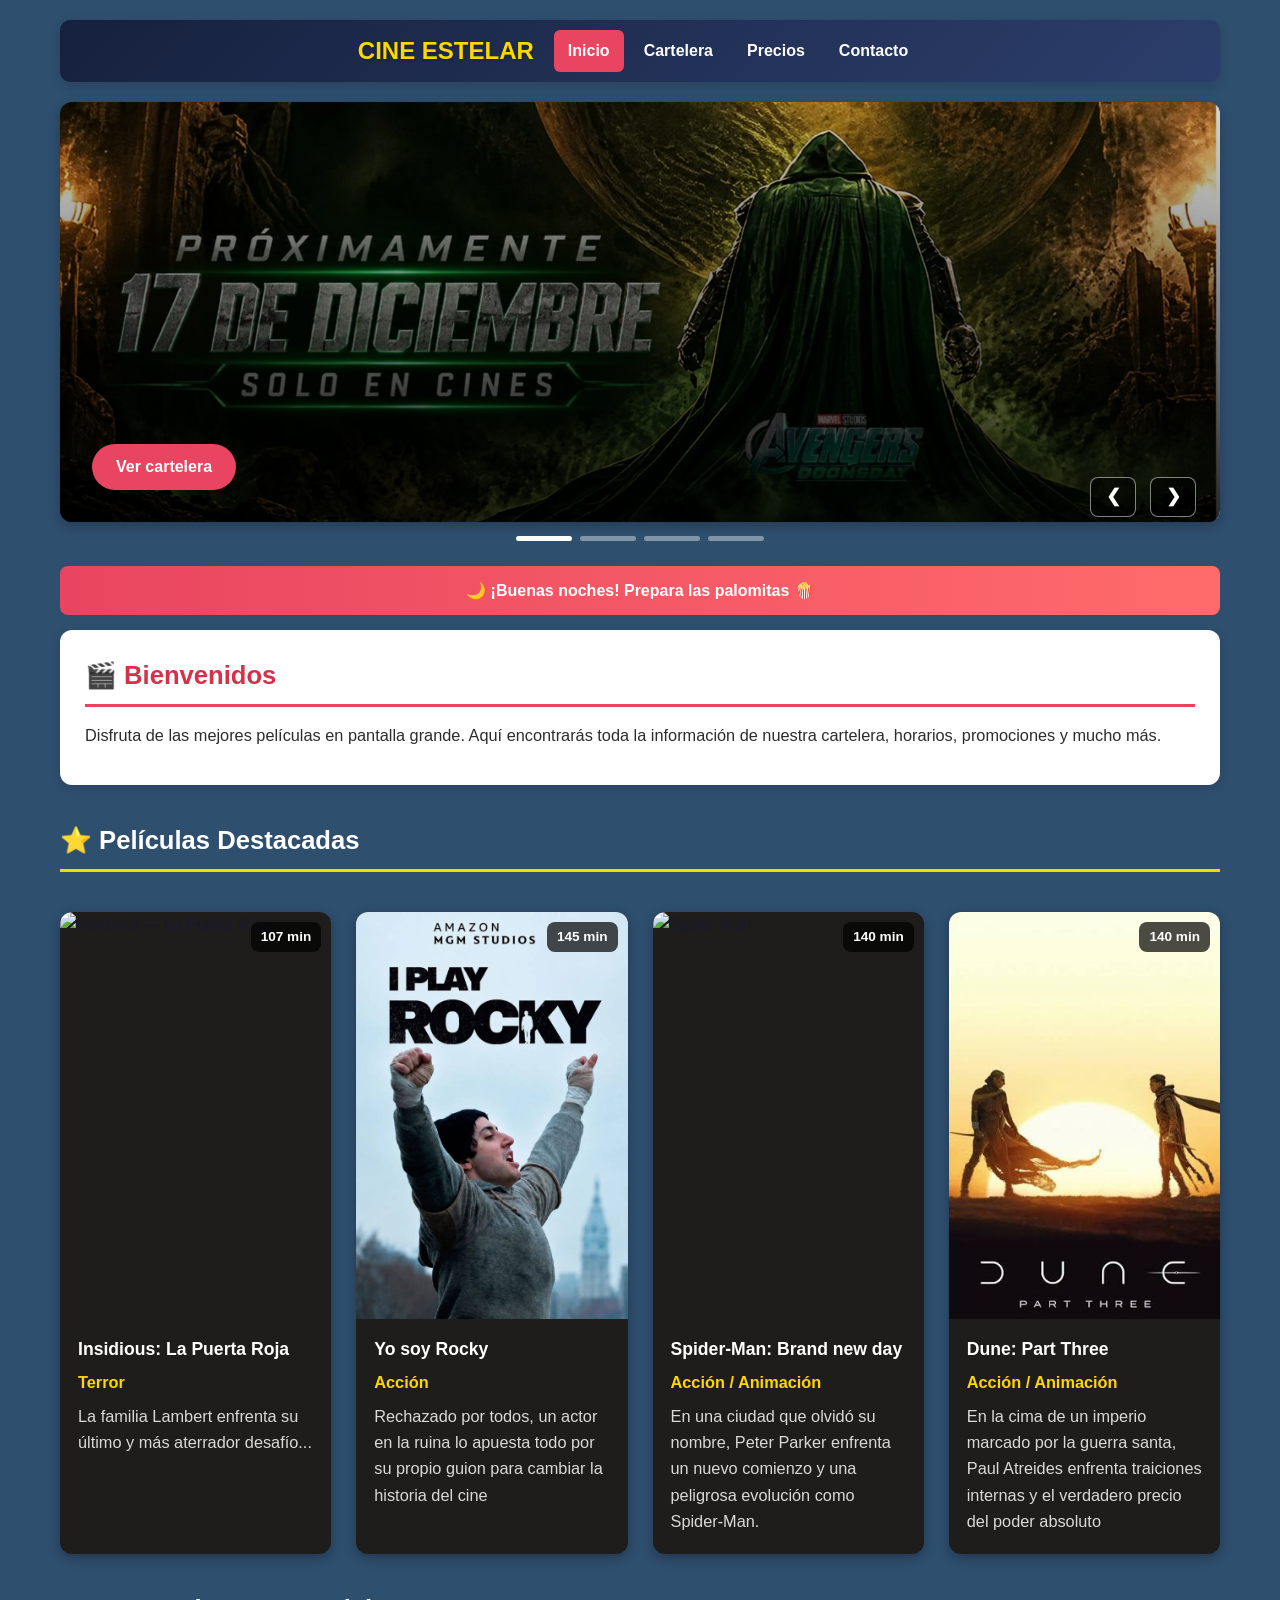
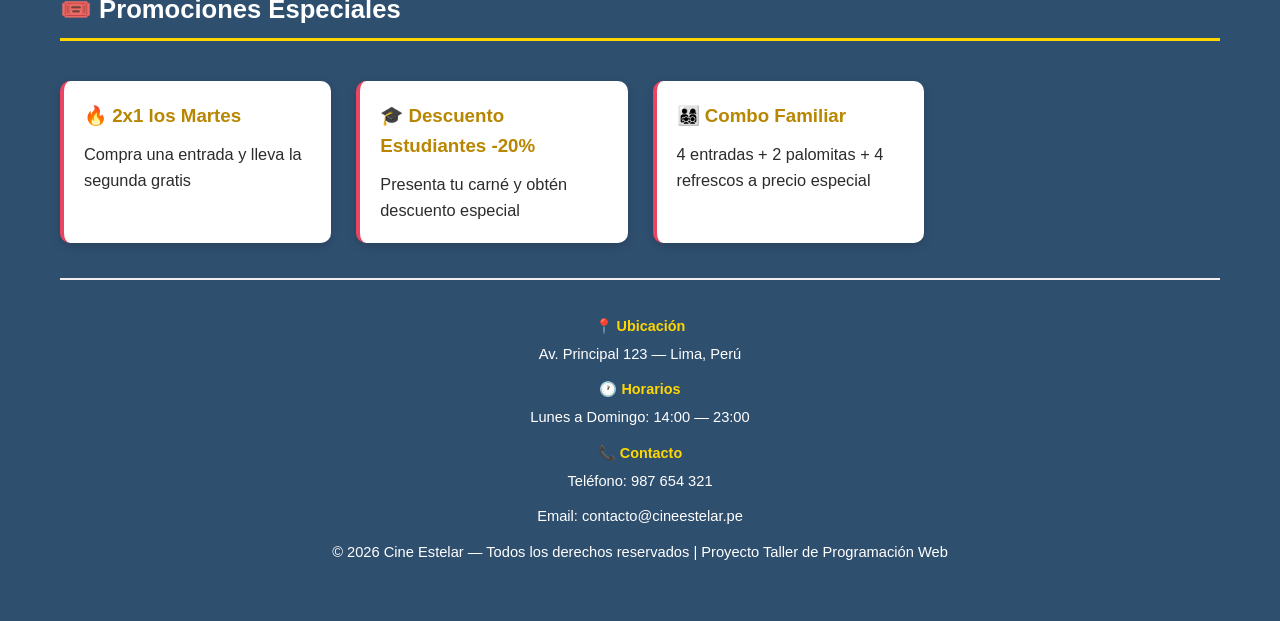
==== index.html @ 674f0af6 "Modificaciones de Cine Estelar" ====
<!DOCTYPE html>
<html lang="es">

<head>
    <meta charset="UTF-8">
    <meta name="viewport" content="width=device-width, initial-scale=1.0">
    <title>Inicio — Cine Estelar</title>
    <link rel="stylesheet" href="estilos.css">
</head>

<body>
    <header>
        <h1> CINE ESTELAR </h1>
        <p>Tu mejor opción de entretenimiento — Donde el cine cobra vida</p>
        <nav>
            <a href="index.html">Inicio</a>
            <a href="cartelera.html">Cartelera</a>
            <a href="precios.html">Precios</a>
            <a href="contacto.html">Contacto</a>
        </nav>
    </header>

    <!-- ===== CARRUSEL DE BANNERS (NUEVO) ===== -->
    <section class="carrusel" aria-label="Banners destacados">
        <div class="ventana">
            <div class="pista">
                <div class="slide slide-1">
                    <div>
                        <h2></h2>
                        <p></p>
                        <a href="cartelera.html">Ver cartelera</a>
                    </div>
                </div>
                <div class="slide slide-2">
                    <div>
                        <h2>Toy Story 5</h2>
                        <p>Woody, Buzz y la pandilla regresan con una nueva aventura.</p>
                        <a href="cartelera.html">Ver horarios</a>
                    </div>
                </div>
                <div class="slide slide-3">
                    <div>
                        <h2>Spider-Man: Brand new day</h2>
                        <p>Peter Parker enfrenta
                            un nuevo comienzo...
                        </p>
                        <a href="cartelera.html">Ver horarios</a>
                    </div>
                </div>
                <div class="slide slide-4">
                    <div>
                        <h2>Promociones especiales</h2>
                        <p>2x1 los martes, descuento para estudiantes y combo familiar.</p>
                        <a href="precios.html">Ver precios</a>
                    </div>
                </div>
            </div>
        </div>

        <button type="button" class="flecha prev" aria-label="Banner anterior">&#10094;</button>
        <button type="button" class="flecha next" aria-label="Banner siguiente">&#10095;</button>

        <div class="indicadores"></div>
    </section>
    <!-- ===== FIN DEL CARRUSEL ===== -->

    <main class="inicio">
        <section class="bienvenida">
            <h2>🎬 Bienvenidos</h2>
            <p>Disfruta de las mejores películas en pantalla grande. Aquí encontrarás toda la información de nuestra
                cartelera, horarios, promociones y mucho más.</p>
        </section>

        <section class="destacadas">
            <h2>⭐ Películas Destacadas</h2>

            <article class="pelicula-destacada" data-genero="terror">
                <div class="poster">
                    <img src="cine/insidious.jpg" alt="Insidious — La Puerta Roja" loading="lazy">
                    <span class="duracion">107 min</span>
                </div>
                <div class="info">
                    <h3>Insidious: La Puerta Roja</h3>
                    <p class="genero">Terror</p>
                    <p>La familia Lambert enfrenta su último y más aterrador desafío...</p>
                </div>
            </article>

            <article class="pelicula-destacada" data-genero="animacion">
                <div class="poster">
                    <img src="cine/rocky.jpg" alt="Rocky" loading="lazy">
                    <span class="duracion">145 min</span>
                </div>
                <div class="info">
                    <h3>Yo soy Rocky</h3>
                    <p class="genero">Acción</p>
                    <p>Rechazado por todos, un actor en la ruina lo apuesta
                        todo por su propio guion para cambiar la historia del cine
                    </p>
                </div>
            </article>

            <article class="pelicula-destacada" data-genero="accion">
                <div class="poster">
                    <img src="cine/spiderman.jpg" alt="Spider-Man" loading="lazy">
                    <span class="duracion">140 min</span>
                </div>
                <div class="info">
                    <h3>Spider-Man: Brand new day</h3>
                    <p class="genero">Acción / Animación</p>
                    <p>En una ciudad que olvidó su nombre, Peter Parker enfrenta
                        un nuevo comienzo y una peligrosa
                        evolución como Spider-Man.
                    </p>
            </article>

            <article class="pelicula-destacada" data-genero="accion">
                <div class="poster">
                    <img src="cine/dune.jpg" alt="Dune" loading="lazy">
                    <span class="duracion">140 min</span>
                </div>
                <div class="info">
                    <h3>Dune: Part Three </h3>
                    <p class="genero">Acción / Animación</p>
                    <p>En la cima de un imperio marcado por la guerra santa,
                        Paul Atreides enfrenta traiciones internas y
                        el verdadero precio del poder absoluto
                    </p>
                </div>
            </article>
        </section>

        <section class="promociones">
            <h2>🎟️ Promociones Especiales</h2>
            <div class="tarjeta-promocion">
                <h3>🔥 2x1 los Martes</h3>
                <p>Compra una entrada y lleva la segunda gratis</p>
            </div>
            <div class="tarjeta-promocion">
                <h3>🎓 Descuento Estudiantes -20%</h3>
                <p>Presenta tu carné y obtén descuento especial</p>
            </div>
            <div class="tarjeta-promocion">
                <h3>👨‍👩‍👧‍👦 Combo Familiar</h3>
                <p>4 entradas + 2 palomitas + 4 refrescos a precio especial</p>
            </div>
        </section>
    </main>

    <footer>
        <div class="contenido-pie">
            <div>
                <h4>📍 Ubicación</h4>
                <p>Av. Principal 123 — Lima, Perú</p>
            </div>
            <div>
                <h4>🕐 Horarios</h4>
                <p>Lunes a Domingo: 14:00 — 23:00</p>
            </div>
            <div>
                <h4>📞 Contacto</h4>
                <p>Teléfono: 987 654 321</p>
                <p>Email: contacto@cineestelar.pe</p>
            </div>
        </div>
        <p class="derechos">&copy; 2026 Cine Estelar — Todos los derechos reservados | Proyecto Taller de Programación
            Web</p>
    </footer>

    <script src="script.js"></script>
</body>

</html>
---- estilos.css ----
/* ===== ESTILOS GENERALES CORREGIDOS ===== */
* {
    margin: 0;
    padding: 0;
    box-sizing: border-box;
}

body {
    font-family: Arial, sans-serif;
    background-color: #2f4f6f;
    /* Fondo claro en lugar de oscuro */
    color: #1a1a2e;
    /* Letra azul oscura — MUY legible */
    line-height: 1.6;
    max-width: 1200px;
    margin: 0 auto;
    padding: 20px;
}

hr {
    border: 1px solid #e94560;
    margin: 20px 0;
}

a {
    color: #d6304a;
    text-decoration: none;
}

a:hover {
    color: #b8243d;
    text-decoration: underline;
}

/* ===== NAVEGACIÓN Y ENCABEZADO ===== */
header {
    text-align: center;
    padding: 25px;
    background: linear-gradient(135deg, #16213e, #2c3e6b);
    border-radius: 10px;
    margin-bottom: 25px;
    box-shadow: 0 4px 12px rgba(0, 0, 0, 0.15);
}

header h1 {
    color: #ffd700;
    font-size: 2.2em;
    margin-bottom: 10px;
    text-shadow: 1px 1px 3px rgba(0, 0, 0, 0.3);
}

header p {
    color: #f0f0f0;
    margin-bottom: 15px;
}

nav {
    margin-top: 10px;
    display: flex;
    flex-wrap: wrap;
    justify-content: center;
    gap: 10px;
}

nav a {
    margin: 0;
    font-weight: bold;
    padding: 10px 18px;
    border-radius: 6px;
    transition: all 0.3s ease;
    color: #ffffff;
}

nav a:hover,
nav a.activo {
    background-color: #e94560;
    color: #ffffff;
    text-decoration: none;
}

/* ===== CONTENIDO PRINCIPAL ===== */
main {
    background-color: #ffffff;
    /* Fondo blanco — máxima claridad */
    padding: 30px;
    border-radius: 12px;
    box-shadow: 0 3px 10px rgba(0, 0, 0, 0.08);
}

section {
    margin-bottom: 35px;
}

h2 {
    color: #d6304a;
    margin-bottom: 15px;
    border-bottom: 3px solid #e94560;
    padding-bottom: 8px;
    font-size: 1.6em;
}

h3 {
    color: #b88600;
    margin: 18px 0 10px;
}

h4 {
    color: #555555;
    margin: 10px 0 5px;
}

p {
    margin-bottom: 12px;
    color: #2c2c2c;
    /* Texto gris oscuro — fácil de leer */
    font-size: 1.02em;
}

ul {
    margin-left: 25px;
    margin-bottom: 15px;
    color: #2c2c2c;
}

/* ===== TARJETAS DE PELÍCULAS ===== */
article {
    background-color: #f8f9fa;
    /* Fondo gris muy claro */
    padding: 20px;
    margin-bottom: 15px;
    border-radius: 10px;
    transition: transform 0.2s, box-shadow 0.2s;
    border-left: 4px solid #e94560;
}

article:hover {
    transform: scale(1.02);
    box-shadow: 0 5px 15px rgba(0, 0, 0, 0.1);
}

article h3 {
    color: #b88600;
}

article p {
    color: #444444;
}

img {
    display: block;
    width: 100%;
    max-width: 220px;
    height: auto;
    border-radius: 6px;
    margin: 12px 0;
    box-shadow: 0 4px 10px rgba(0, 0, 0, 0.15);
}

/* ===== TABLAS ===== */
table {
    width: 100%;
    border-collapse: collapse;
    margin: 15px 0;
    background-color: #ffffff;
    border-radius: 8px;
    overflow: hidden;
    box-shadow: 0 2px 8px rgba(0, 0, 0, 0.08);
}

th,
td {
    padding: 14px;
    text-align: left;
    border-bottom: 1px solid #e0e0e0;
}

th {
    background-color: #e94560;
    color: #ffffff;
    font-weight: bold;
}

tr:nth-child(even) {
    background-color: #f8f9fa;
}

tr:hover {
    background-color: #fef2f4;
}

/* ===== FORMULARIO ===== */
fieldset {
    border: 2px solid #e94560;
    border-radius: 10px;
    padding: 25px;
    margin-bottom: 20px;
    background-color: #fef9f9;
}

legend {
    color: #d6304a;
    font-weight: bold;
    padding: 0 10px;
    font-size: 1.15em;
}

label {
    display: block;
    margin: 12px 0 5px;
    color: #333333;
    font-weight: 600;
}

input,
textarea {
    width: 100%;
    padding: 12px;
    border: 1px solid #ccc;
    border-radius: 6px;
    background-color: #ffffff;
    color: #1a1a2e;
    font-size: 1em;
    transition: border 0.3s;
}

input:focus,
textarea:focus {
    border-color: #e94560;
    outline: none;
}

button {
    padding: 12px 28px;
    margin: 10px 10px 10px 0;
    border: none;
    border-radius: 6px;
    font-size: 1em;
    font-weight: bold;
    cursor: pointer;
    transition: background 0.3s, transform 0.2s;
}

button:hover {
    transform: translateY(-2px);
}

button[type="submit"] {
    background-color: #28a745;
    color: #ffffff;
}

button[type="submit"]:hover {
    background-color: #218838;
}

button[type="reset"] {
    background-color: #dc3545;
    color: #ffffff;
}

button[type="reset"]:hover {
    background-color: #c82333;
}

/* ===== PIE DE PÁGINA ===== */
footer {
    text-align: center;
    padding: 25px;
    color: #ffffff;
    font-size: 0.9em;
    margin-top: 25px;
    border-top: 2px solid #f1edee;
}

/* ===== REJILLA Y RESPONSIVO ===== */
section:has(> article) {
    display: grid;
    grid-template-columns: repeat(auto-fit, minmax(260px, 1fr));
    gap: 25px;
}

section:has(> article)>h2,
section:has(> article)>p {
    grid-column: 1 / -1;
}

section:has(> article)>article {
    margin-bottom: 0;
}

.tabla-responsive {
    overflow-x: auto;
}

a:focus-visible,
button:focus-visible,
input:focus-visible,
textarea:focus-visible {
    outline: 3px solid #ffd700;
    outline-offset: 2px;
}

/* TABLETAS */
@media (max-width: 768px) {
    body {
        padding: 12px;
    }

    main {
        padding: 20px;
    }

    header h1 {
        font-size: 1.8em;
    }

    nav a {
        padding: 8px 14px;
    }
}

/* CELULARES */
@media (max-width: 480px) {
    body {
        padding: 8px;
    }

    main {
        padding: 15px;
    }

    header {
        padding: 18px;
    }

    header h1 {
        font-size: 1.5em;
    }

    nav {
        flex-direction: column;
        align-items: stretch;
        text-align: center;
    }

    th,
    td {
        padding: 10px;
        font-size: 0.9em;
    }

    button {
        width: 100%;
        margin: 8px 0;
    }

    article:hover {
        transform: none;
    }
}

.carrusel {
    position: relative;
    margin: 0 0 25px;
}

/* Ventana: muestra una sola diapositiva a la vez */
.carrusel .ventana {
    overflow: hidden;
    border-radius: 12px;
    box-shadow: 0 4px 12px rgba(0, 0, 0, 0.25);
}

/* Pista: todas las diapositivas en fila; JS la mueve con translateX */
.carrusel .pista {
    display: flex;
    transition: transform 0.6s ease;
}

.carrusel .slide {
    min-width: 100%;
    height: 420px;
    display: flex;
    align-items: flex-end;
    padding: 32px;
    background-size: cover;
    background-position: center;
}

/* Imagenes de fondo con capa oscura para que el texto blanco se lea bien */
.carrusel .slide-1 {
    background-image: linear-gradient(to top, rgba(0, 0, 0, 0.85), rgba(0, 0, 0, 0.15)), url("cine/banner1.jpg");
}

.carrusel .slide-2 {
    background-image: linear-gradient(to top, rgba(0, 0, 0, 0.85), rgba(0, 0, 0, 0.15)), url("cine/toy store.jpg");
}

.carrusel .slide-3 {
    background-image: linear-gradient(to top, rgba(0, 0, 0, 0.85), rgba(0, 0, 0, 0.15)), url("cine/banner2.jpg");
}

.carrusel .slide-4 {
    background-image: linear-gradient(to top, rgba(0, 0, 0, 0.85), rgba(0, 0, 0, 0.15)), url("cine/banner3.png");
}

.carrusel .slide h2 {
    color: #ffffff;
    border-bottom: 0;
    padding-bottom: 0;
    margin-bottom: 8px;
    font-size: 2em;
}

.carrusel .slide p {
    color: #f0f0f0;
    max-width: 560px;
    margin-bottom: 16px;
}

.carrusel .slide a {
    display: inline-block;
    background-color: #e94560;
    color: #ffffff;
    font-weight: bold;
    padding: 10px 24px;
    border-radius: 30px;
}

.carrusel .slide a:hover {
    background-color: #ff6b6b;
    color: #ffffff;
    text-decoration: none;
}

/* Flechas (se anulan los estilos globales de button) */
.carrusel .flecha {
    position: absolute;
    bottom: 24px;
    width: 46px;
    height: 40px;
    padding: 0;
    margin: 0;
    border: 1px solid rgba(255, 255, 255, 0.5);
    border-radius: 8px;
    background-color: rgba(0, 0, 0, 0.55);
    color: #ffffff;
    font-size: 1.1em;
}

.carrusel .flecha:hover {
    background-color: rgba(255, 255, 255, 0.25);
    transform: none;
}

.carrusel .flecha.prev {
    right: 84px;
}

.carrusel .flecha.next {
    right: 24px;
}

/* Indicadores (las rayitas de abajo) */
.carrusel .indicadores {
    display: flex;
    justify-content: center;
    gap: 8px;
    margin-top: 14px;
}

.carrusel .indicadores button {
    width: 56px;
    height: 5px;
    padding: 0;
    margin: 0;
    border-radius: 3px;
    background-color: rgba(255, 255, 255, 0.4);
}

.carrusel .indicadores button:hover {
    transform: none;
    background-color: rgba(255, 255, 255, 0.7);
}

.carrusel .indicadores button.activo {
    background-color: #ffffff;
}

@media (max-width: 768px) {
    .carrusel .slide {
        height: 340px;
        padding: 24px;
    }

    .carrusel .slide h2 {
        font-size: 1.6em;
    }
}

@media (max-width: 480px) {
    .carrusel .slide {
        height: 280px;
        padding: 16px;
    }

    .carrusel .slide h2 {
        font-size: 1.3em;
    }

    .carrusel .slide p {
        font-size: 0.9em;
    }

    .carrusel .flecha {
        bottom: 16px;
        width: 38px;
        height: 34px;
    }

    .carrusel .flecha.prev {
        right: 70px;
    }

    .carrusel .flecha.next {
        right: 16px;
    }

    .carrusel .indicadores button {
        width: 30px;
    }
}

@media (prefers-reduced-motion: reduce) {
    .carrusel .pista {
        transition: none;
    }
}

header {
    position: sticky;
    /* se queda pegado arriba al hacer scroll */
    top: 0;
    z-index: 1000;
    /* siempre por encima del carrusel y el contenido */
    display: flex;
    /* titulo al centro*/
    justify-content: center;
    align-items: center;
    flex-wrap: wrap;
    gap: 8px 20px;
    padding: 10px 20px;
    margin-bottom: 20px;
    text-align: left;
}

header h1 {
    font-size: 1.5em;
    margin: 0;
}

header p {
    display: none;
    /* se oculta el subtitulo para que ocupe menos */
}

nav {
    margin-top: 0;
    gap: 6px;
}

nav a {
    padding: 8px 14px;
}

/* Celulares: titulo arriba, menu en una sola fila debajo */
@media (max-width: 480px) {
    header {
        padding: 8px 10px;
        justify-content: center;
    }

    header h1 {
        font-size: 1.2em;
    }

    nav {
        flex-direction: row;
        align-items: center;
        justify-content: center;
        gap: 4px;
    }

    nav a {
        padding: 6px 10px;
        font-size: 0.9em;
    }
}

/* ===== COLORES DEL PIE DE PÁGINA ===== */
footer h4 {
    color: #ffd700;
    /* títulos: Ubicación, Horarios, Contacto */
}

footer p {
    color: #ffffff;
    /* textos y derechos de autor */
}

footer a {
    color: #ffffff;
    /* si pones enlaces dentro del pie */
}

main.inicio {
    background-color: transparent;
    box-shadow: none;
    padding: 0;
}

/* Bienvenida como su propia tarjeta blanca */
main.inicio .bienvenida {
    background-color: #ffffff;
    padding: 25px;
    border-radius: 12px;
    box-shadow: 0 3px 10px rgba(0, 0, 0, 0.15);
}

/* Titulos de seccion sobre el fondo azul */
.destacadas>h2,
.promociones>h2 {
    color: #ffffff;
    border-bottom-color: #ffd700;
}

/* ----- Tarjeta de cada pelicula ----- */
.pelicula-destacada {
    padding: 0;
    overflow: hidden;
    background-color: #1f1d1b;
    border-left: 0;
    border-radius: 12px;
    box-shadow: 0 4px 12px rgba(0, 0, 0, 0.3);
}

.pelicula-destacada .poster {
    position: relative;
}

.pelicula-destacada img {
    max-width: 100%;
    margin: 0;
    border-radius: 0;
    box-shadow: none;
    aspect-ratio: 2 / 3;
    object-fit: cover;
}

.pelicula-destacada .duracion {
    position: absolute;
    top: 10px;
    right: 10px;
    background-color: rgba(0, 0, 0, 0.7);
    color: #ffffff;
    font-size: 0.85em;
    font-weight: bold;
    padding: 4px 10px;
    border-radius: 8px;
}

.pelicula-destacada .info {
    padding: 16px 18px 20px;
}

.pelicula-destacada .info h3 {
    color: #ffffff;
    margin: 0 0 6px;
    font-size: 1.1em;
}

.pelicula-destacada .info p {
    color: #d9d9d9;
    margin-bottom: 0;
}

.pelicula-destacada .info p.genero {
    color: #ffd700;
    font-weight: bold;
    margin-bottom: 8px;
}

/* ----- Promociones: una tarjeta por promocion ----- */
.promociones {
    display: grid;
    grid-template-columns: repeat(auto-fit, minmax(260px, 1fr));
    gap: 25px;
}

.promociones>h2 {
    grid-column: 1 / -1;
}

.tarjeta-promocion {
    background-color: #ffffff;
    padding: 20px;
    border-radius: 10px;
    border-left: 4px solid #e94560;
    box-shadow: 0 3px 10px rgba(0, 0, 0, 0.15);
}

.tarjeta-promocion h3 {
    margin-top: 0;
}

.tarjeta-promocion p {
    margin-bottom: 0;
}
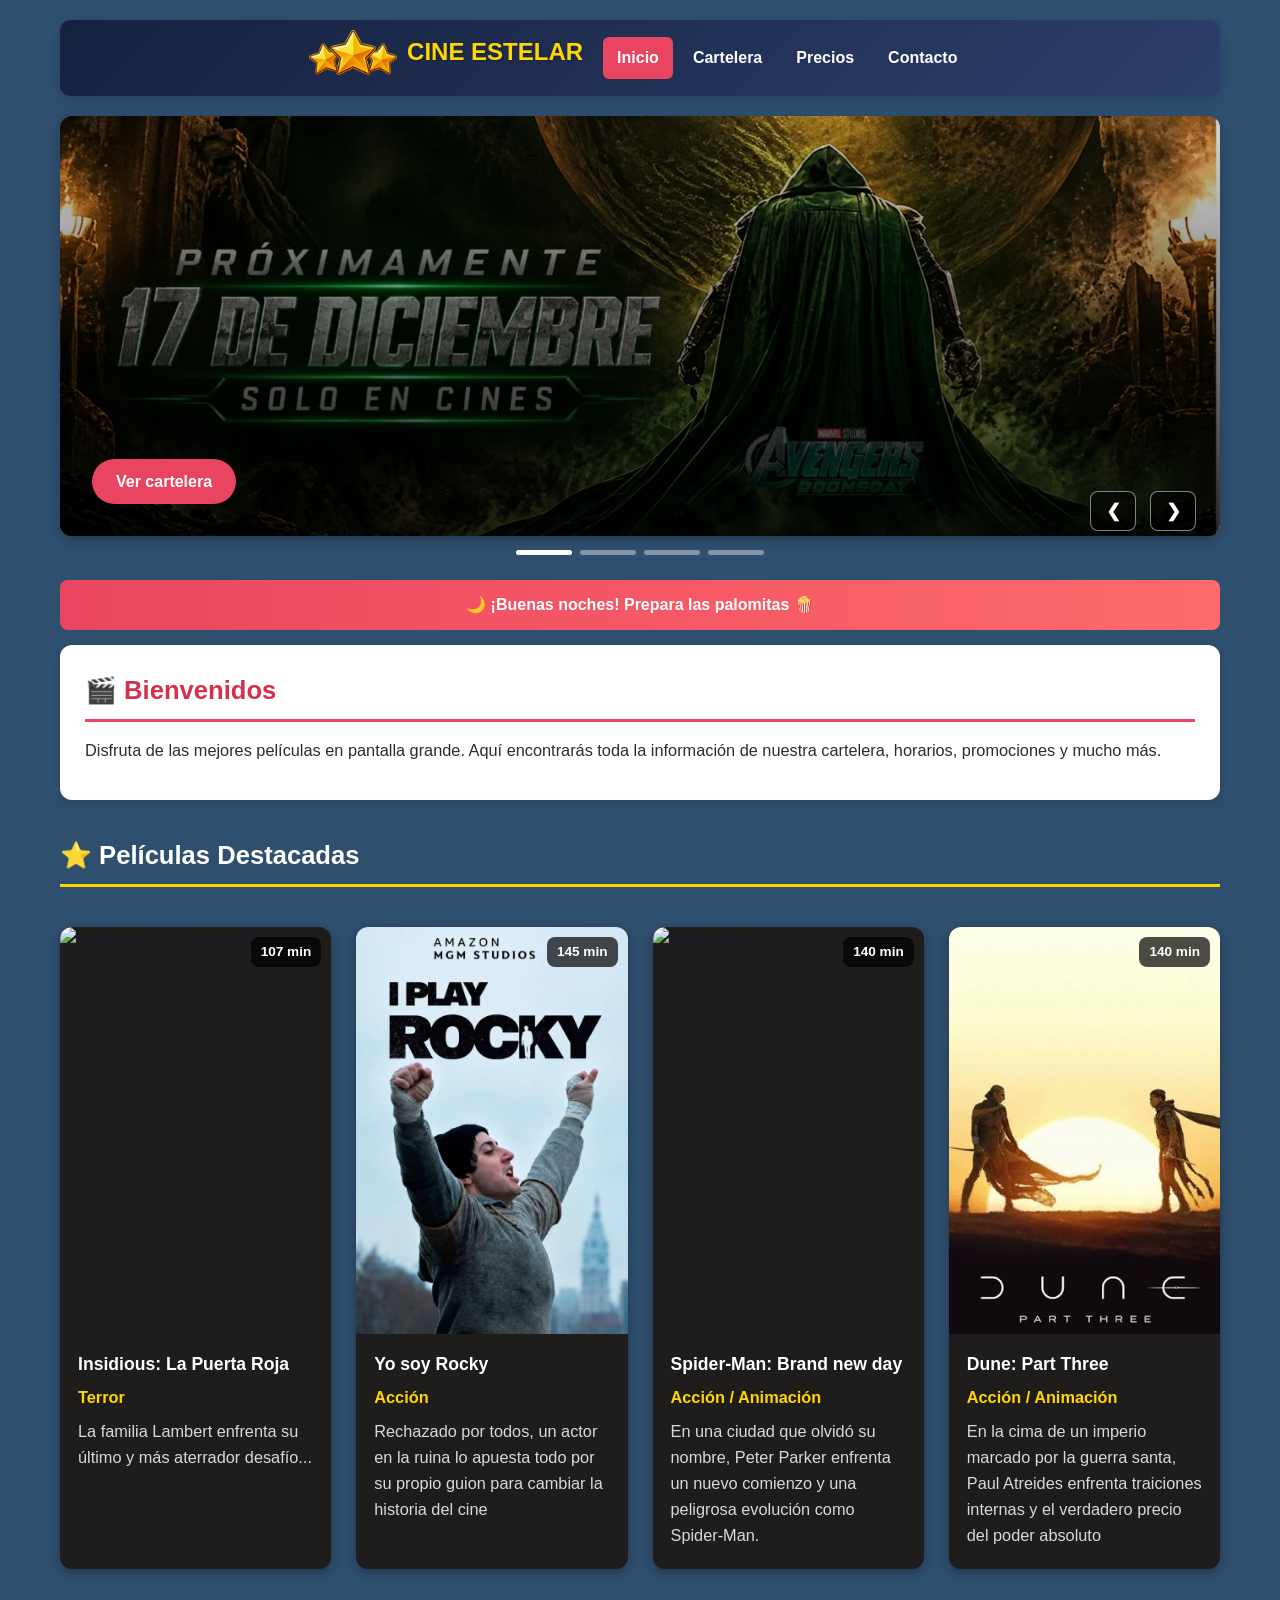
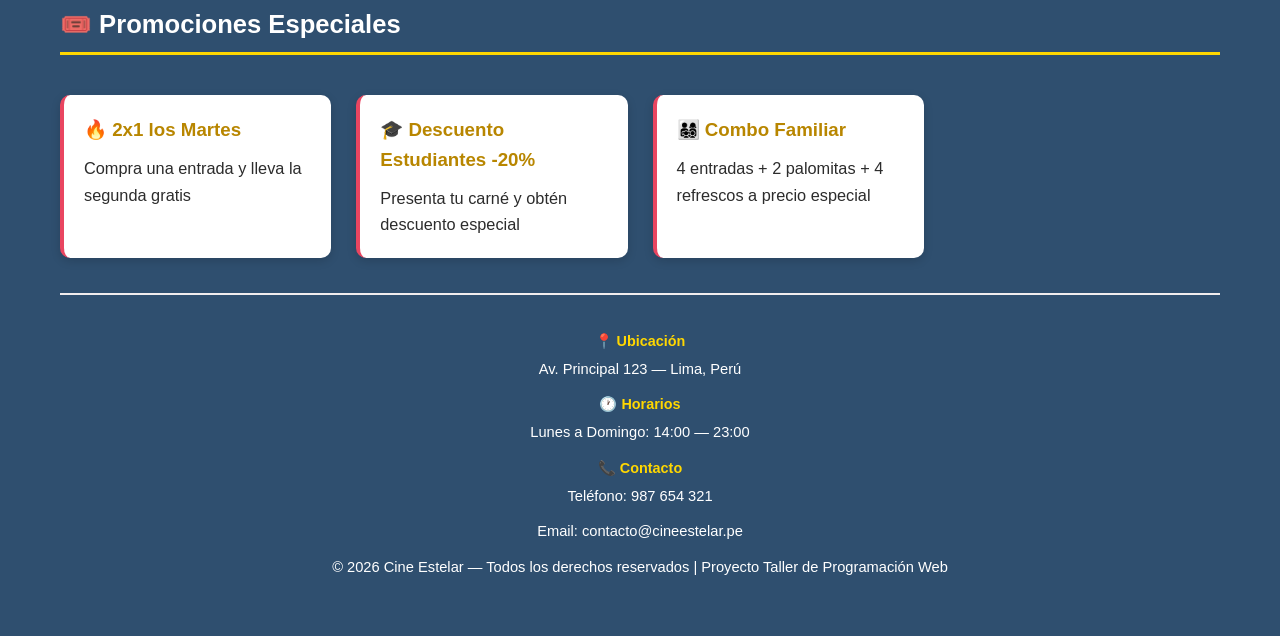
==== commit 0478c524: "Agrego logo con enlace al inicio, seccion Proximamente con afiche y validacion de telefono" ====
--- a/index.html
+++ b/index.html
@@ -6,11 +6,13 @@
     <meta name="viewport" content="width=device-width, initial-scale=1.0">
     <title>Inicio — Cine Estelar</title>
     <link rel="stylesheet" href="estilos.css">
+    <meta name="color-scheme" content="only light">
 </head>
 
 <body>
     <header>
-        <h1> CINE ESTELAR </h1>
+        <h1><a class="marca" href="index.html"><img src="cine/estrellaLOGO.png" alt="Logo de Cine Estelar"><span>CINE
+                    ESTELAR</span></a></h1>
         <p>Tu mejor opción de entretenimiento — Donde el cine cobra vida</p>
         <nav>
             <a href="index.html">Inicio</a>
@@ -28,7 +30,7 @@
                     <div>
                         <h2></h2>
                         <p></p>
-                        <a href="cartelera.html">Ver cartelera</a>
+                        <a href="cartelera.html#avengers-doomsday">Ver cartelera</a>
                     </div>
                 </div>
                 <div class="slide slide-2">
--- a/estilos.css
+++ b/estilos.css
@@ -393,7 +393,7 @@
 }
 
 .carrusel .slide-2 {
-    background-image: linear-gradient(to top, rgba(0, 0, 0, 0.85), rgba(0, 0, 0, 0.15)), url("cine/toy store.jpg");
+    background-image: linear-gradient(to top, rgba(0, 0, 0, 0.85), rgba(0, 0, 0, 0.15)), url("cine/ToySto.jpg");
 }
 
 .carrusel .slide-3 {
@@ -715,4 +715,126 @@
 
 .tarjeta-promocion p {
     margin-bottom: 0;
+}
+
+/* ===== CARRUSEL EN CELULAR: el banner se ve completo, sin recortes ===== */
+@media (max-width: 768px) {
+    .carrusel .slide {
+        height: auto;
+        aspect-ratio: 1600 / 580;
+        /* misma proporción de tus banners */
+        padding: 10px 14px;
+    }
+
+    .carrusel .slide h2,
+    .carrusel .slide p {
+        display: none;
+        /* el texto ya viene dentro de la imagen */
+    }
+
+    .carrusel .slide a {
+        padding: 6px 16px;
+        font-size: 0.8em;
+    }
+
+    .carrusel .flecha {
+        display: none;
+        /* en celular se desliza con el dedo */
+    }
+
+    .carrusel .indicadores button {
+        width: 28px;
+    }
+}
+
+/* ===== LOGO + ENLACE AL INICIO ===== */
+.marca {
+    display: inline-flex;
+    align-items: center;
+    gap: 10px;
+    color: #ffd700;
+    text-decoration: none;
+}
+
+.marca:hover {
+    color: #ffe14d;
+    text-decoration: none;
+}
+
+.marca img {
+    display: block;
+    width: auto;
+    height: 45px;
+    /* cambia este valor para agrandar o achicar el logo */
+    max-width: none;
+    margin: 0;
+    border-radius: 0;
+    box-shadow: none;
+}
+
+@media (max-width: 480px) {
+    .marca {
+        gap: 8px;
+    }
+
+    .marca img {
+        height: 34px;
+    }
+}
+
+/* ===== CARTELERA: PROXIMAMENTE ===== */
+#avengers-doomsday {
+    scroll-margin-top: 120px;
+    /* para que el encabezado fijo no tape el titulo */
+}
+
+.proximamente {
+    display: block;
+    /* anula la rejilla general: aqui la tarjeta ocupa todo el ancho */
+}
+
+.estreno {
+    display: flex;
+    /* afiche a la izquierda, datos a la derecha */
+    align-items: flex-start;
+    gap: 24px;
+    padding: 0;
+    overflow: hidden;
+    border-left: 4px solid #e94560;
+}
+
+.estreno img {
+    flex-shrink: 0;
+    /* el afiche no se encoge */
+    width: 280px;
+    /* ancho del afiche */
+    max-width: 100%;
+    margin: 0;
+    border-radius: 0;
+    box-shadow: none;
+    aspect-ratio: 2 / 3;
+    /* proporcion de afiche vertical */
+    object-fit: cover;
+}
+
+.estreno .info-pelicula {
+    flex: 1;
+    /* ocupa el resto del ancho */
+    padding: 20px 20px 20px 0;
+}
+
+/* Celular: el afiche arriba y los datos debajo */
+@media (max-width: 600px) {
+    .estreno {
+        flex-direction: column;
+        gap: 0;
+    }
+
+    .estreno img {
+        width: 100%;
+    }
+
+    .estreno .info-pelicula {
+        padding: 16px;
+    }
 }
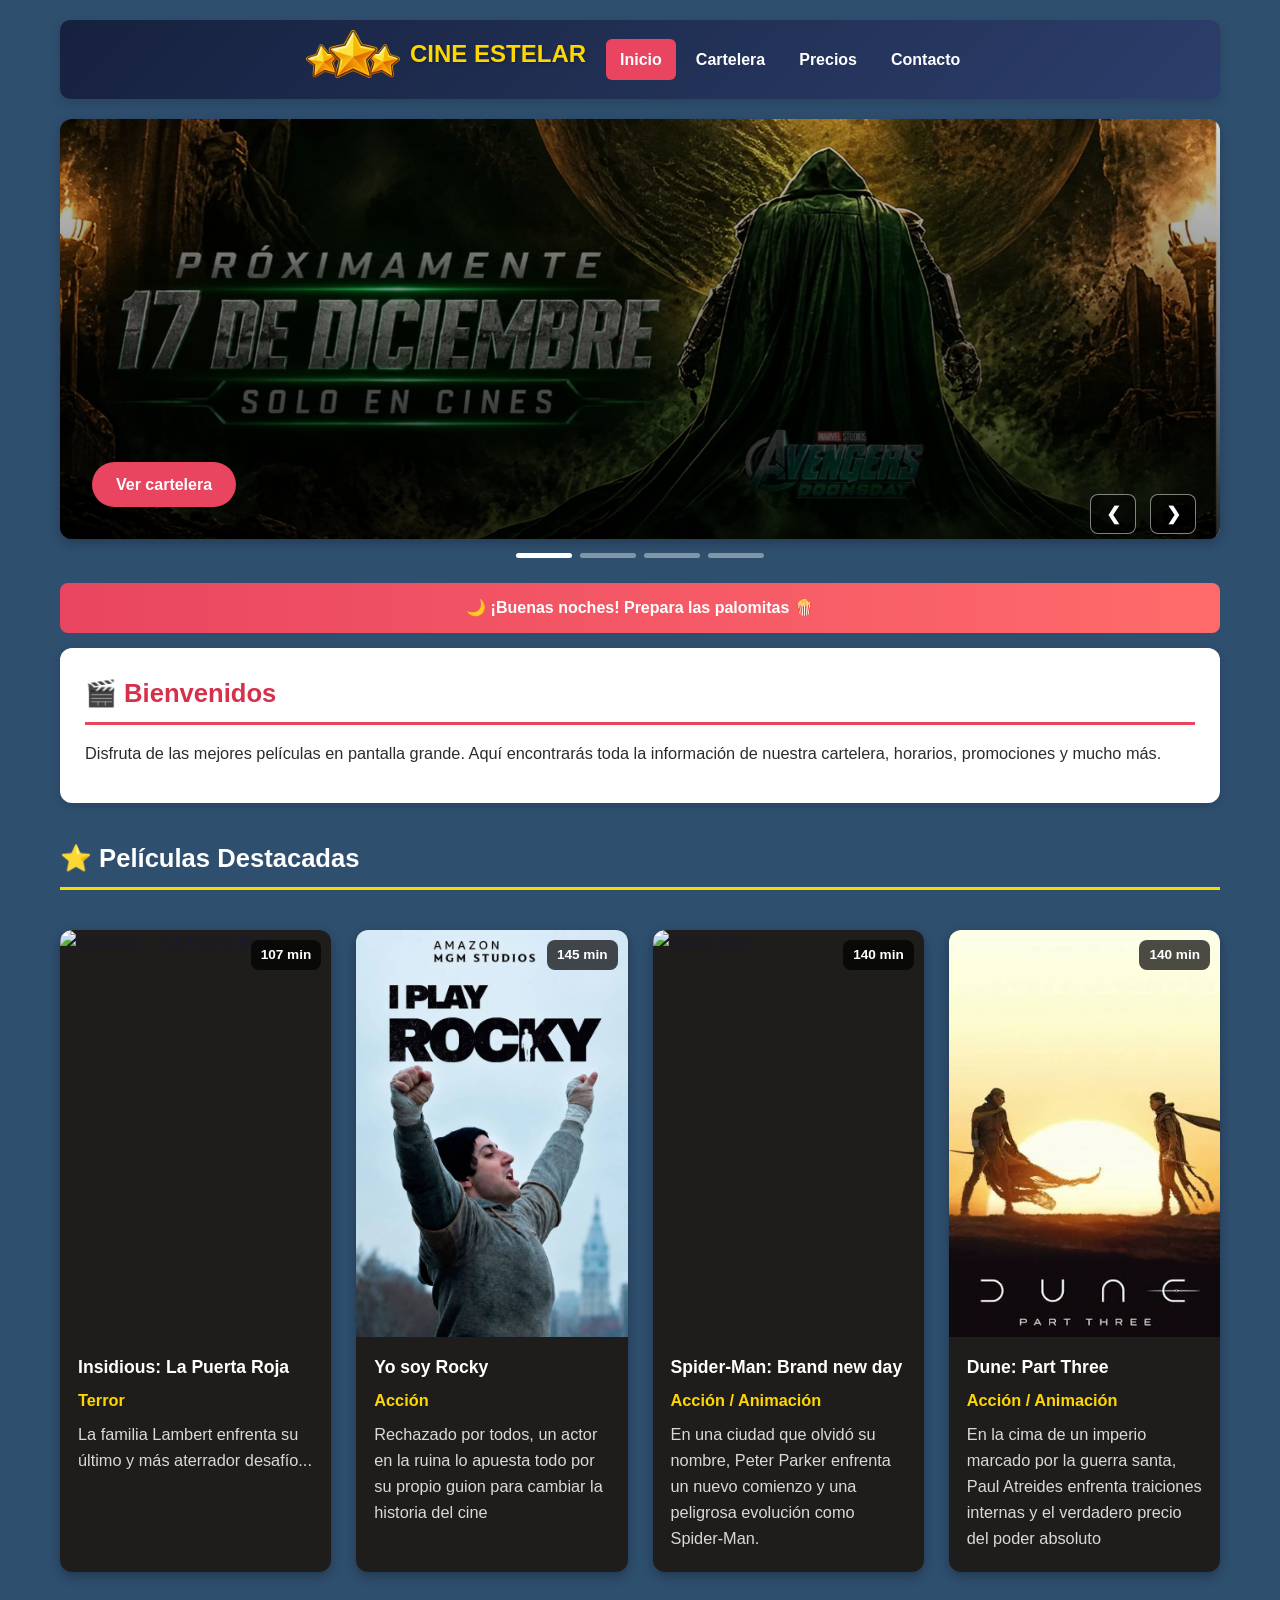
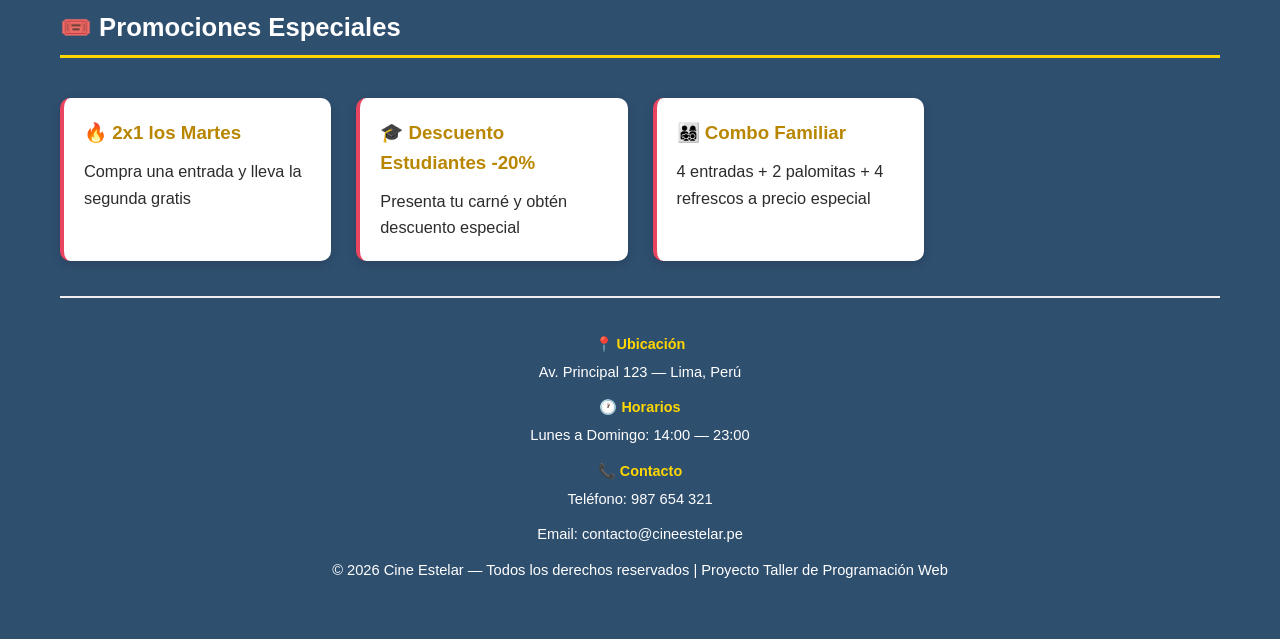
==== commit 42218b20: "Se agregaron imagenes en la seccion de confiteria, se hizo un reajuste con el boton de subir, enfoca" ====
--- a/index.html
+++ b/index.html
@@ -6,6 +6,7 @@
     <meta name="viewport" content="width=device-width, initial-scale=1.0">
     <title>Inicio — Cine Estelar</title>
     <link rel="stylesheet" href="estilos.css">
+    <link rel="icon" type="image/png" href="cine/favicon.png">
     <meta name="color-scheme" content="only light">
 </head>
 
--- a/estilos.css
+++ b/estilos.css
@@ -764,7 +764,7 @@
 .marca img {
     display: block;
     width: auto;
-    height: 45px;
+    height: 48px;
     /* cambia este valor para agrandar o achicar el logo */
     max-width: none;
     margin: 0;
@@ -837,4 +837,153 @@
     .estreno .info-pelicula {
         padding: 16px;
     }
+}
+
+
+/* ===== CAJA DE MENSAJE: sin redimensionar a mano, crece sola con el texto ===== */
+textarea {
+    resize: none;
+    /* quita la esquina para arrastrar */
+    overflow: hidden;
+    /* sin barra de desplazamiento: el JS la agranda */
+}
+
+
+/* ===== PRECIOS: CONFITERIA (combos con imagen) ===== */
+.confiteria h3 {
+    margin: 22px 0 12px;
+}
+
+/* 2 filas de 3 tarjetas */
+.combos {
+    display: grid;
+    grid-template-columns: repeat(3, 1fr);
+    gap: 25px;
+    margin-bottom: 30px;
+}
+
+.combo {
+    display: flex;
+    flex-direction: column;
+    padding: 0;
+    margin-bottom: 0;
+    overflow: hidden;
+    border-left: 0;
+    box-shadow: 0 3px 10px rgba(0, 0, 0, 0.12);
+}
+
+.combo img {
+    width: 100%;
+    max-width: 100%;
+    margin: 0;
+    border-radius: 0;
+    box-shadow: none;
+    aspect-ratio: 704 / 768;
+    /* medida de tus imagenes */
+    object-fit: cover;
+}
+
+.info-combo {
+    display: flex;
+    flex-direction: column;
+    flex: 1;
+    padding: 14px 16px 18px;
+}
+
+.info-combo h3 {
+    margin: 0 0 6px;
+}
+
+.info-combo p {
+    margin-bottom: 6px;
+}
+
+.info-combo .precio {
+    margin-top: auto;
+    /* el precio queda siempre abajo */
+    margin-bottom: 0;
+    color: #d6304a;
+    font-size: 1.3em;
+    font-weight: bold;
+}
+
+/* Coleccionable: ancho completo, al final */
+.coleccionable {
+    display: flex;
+    align-items: center;
+    gap: 24px;
+    padding: 20px;
+    background-color: #fffbea;
+    border: 3px solid #ffd700;
+    border-radius: 12px;
+}
+
+.coleccionable img {
+    flex-shrink: 0;
+    width: 240px;
+    max-width: 100%;
+    margin: 0;
+    box-shadow: none;
+}
+
+@media (max-width: 768px) {
+    .combos {
+        grid-template-columns: repeat(2, 1fr);
+        gap: 15px;
+    }
+}
+
+@media (max-width: 600px) {
+    .coleccionable {
+        flex-direction: column;
+        text-align: center;
+    }
+}
+
+@media (max-width: 420px) {
+    .combos {
+        grid-template-columns: 1fr;
+    }
+}
+
+
+/* ===== BOTON SUBIR ===== */
+.boton-subir {
+    position: fixed;
+    bottom: 20px;
+    left: 50%;
+    transform: translateX(-50%);
+    /* lo centra  */
+    width: auto;
+    /* anula el width:100% de los botones en celular */
+    margin: 0;
+    padding: 10px 20px;
+    background-color: #271e6f;
+    color: #ffffff;
+    border-radius: 45px;
+    opacity: 0;
+    pointer-events: none;
+    /* oculto: no estorba los clics */
+    transition: opacity 0.3s;
+    z-index: 1000;
+}
+
+.boton-subir.visible {
+    opacity: 1;
+    pointer-events: auto;
+}
+
+.boton-subir:hover {
+    background-color: #d6304a;
+    transform: translateX(-50%) translateY(-2px);
+}
+
+@media (max-width: 480px) {
+    .boton-subir {
+        bottom: 14px;
+        width: auto;
+        margin: 0;
+        padding: 8px 16px;
+        font-size: 0.9em;
+    }
 }
